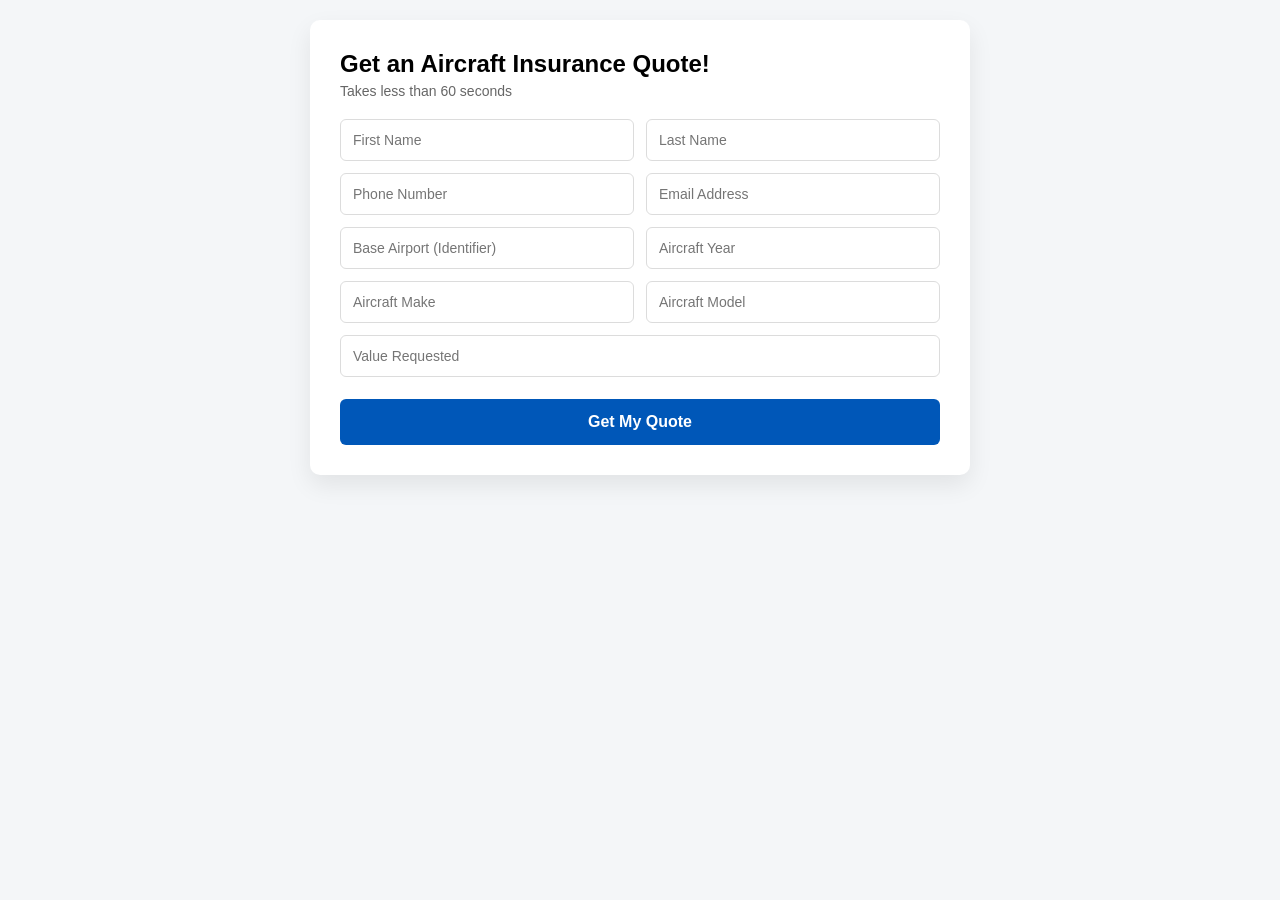
==== index.html @ 82fab439 "Update index.html" ====
<!DOCTYPE html>
<html lang="en">
<head>
  <meta charset="UTF-8" />
  <meta name="viewport" content="width=device-width, initial-scale=1.0"/>
  <title>AVEMCO Quote</title>
  <link rel="stylesheet" href="style.css"/>
</head>
<body>

<div class="form-wrapper">
  <div class="form-card">

    <h2>Get an Aircraft Insurance Quote!</h2>
    <p class="sub">Takes less than 60 seconds</p>

    <form action="https://formspree.io/f/xwvyqleg" method="POST">

      <!-- Optional Formspree settings -->
      <input type="hidden" name="_subject" value="New AVEMCO Quote Request">
      <input type="hidden" name="_captcha" value="true">

      <!-- Honeypot spam protection -->
      <input type="text" name="_gotcha" class="hidden" tabindex="-1" autocomplete="off">

      <!-- Name -->
      <div class="row">
        <input type="text" name="first_name" placeholder="First Name" required>
        <input type="text" name="last_name" placeholder="Last Name" required>
      </div>

      <!-- Contact -->
      <div class="row">
        <input type="tel" name="phone" placeholder="Phone Number" required>
        <input type="email" name="email" placeholder="Email Address" required>
      </div>

      <!-- Aircraft -->
      <div class="row">
        <input type="text" name="base_airport" placeholder="Base Airport (Identifier)">
        <input type="number" name="aircraft_year" placeholder="Aircraft Year">
      </div>

      <div class="row">
        <input type="text" name="aircraft_make" placeholder="Aircraft Make">
        <input type="text" name="aircraft_model" placeholder="Aircraft Model">
      </div>

      <!-- Value -->
      <div class="row">
        <input type="number" name="value_requested" placeholder="Value Requested">
      </div>

      <button type="submit">Get My Quote</button>

    </form>

  </div>
</div>

</body>
</html>
---- style.css ----
body {
  font-family: -apple-system, BlinkMacSystemFont, "Segoe UI", Roboto, sans-serif;
  background: #f4f6f8;
  margin: 0;
  padding: 20px;
}

.form-wrapper {
  display: flex;
  justify-content: center;
}

.form-card {
  background: #ffffff;
  padding: 30px;
  max-width: 600px;
  width: 100%;
  border-radius: 10px;
  box-shadow: 0 10px 25px rgba(0,0,0,0.08);
}

h2 {
  margin: 0 0 5px;
  font-size: 24px;
}

.sub {
  margin: 0 0 20px;
  color: #666;
  font-size: 14px;
}

.row {
  display: flex;
  gap: 12px;
  margin-bottom: 12px;
}

.row input {
  flex: 1;
}

input {
  width: 100%;
  padding: 12px;
  border: 1px solid #dcdcdc;
  border-radius: 6px;
  font-size: 14px;
  transition: border 0.2s, box-shadow 0.2s;
}

input:focus {
  border-color: #0057b8;
  outline: none;
  box-shadow: 0 0 0 3px rgba(0,87,184,0.1);
}

button {
  width: 100%;
  padding: 14px;
  background: #0057b8;
  color: #fff;
  border: none;
  border-radius: 6px;
  font-size: 16px;
  font-weight: 600;
  cursor: pointer;
  margin-top: 10px;
  transition: background 0.2s;
}

button:hover {
  background: #004494;
}

.hidden {
  display: none;
}

/* Mobile */
@media (max-width: 600px) {
  .row {
    flex-direction: column;
  }
}
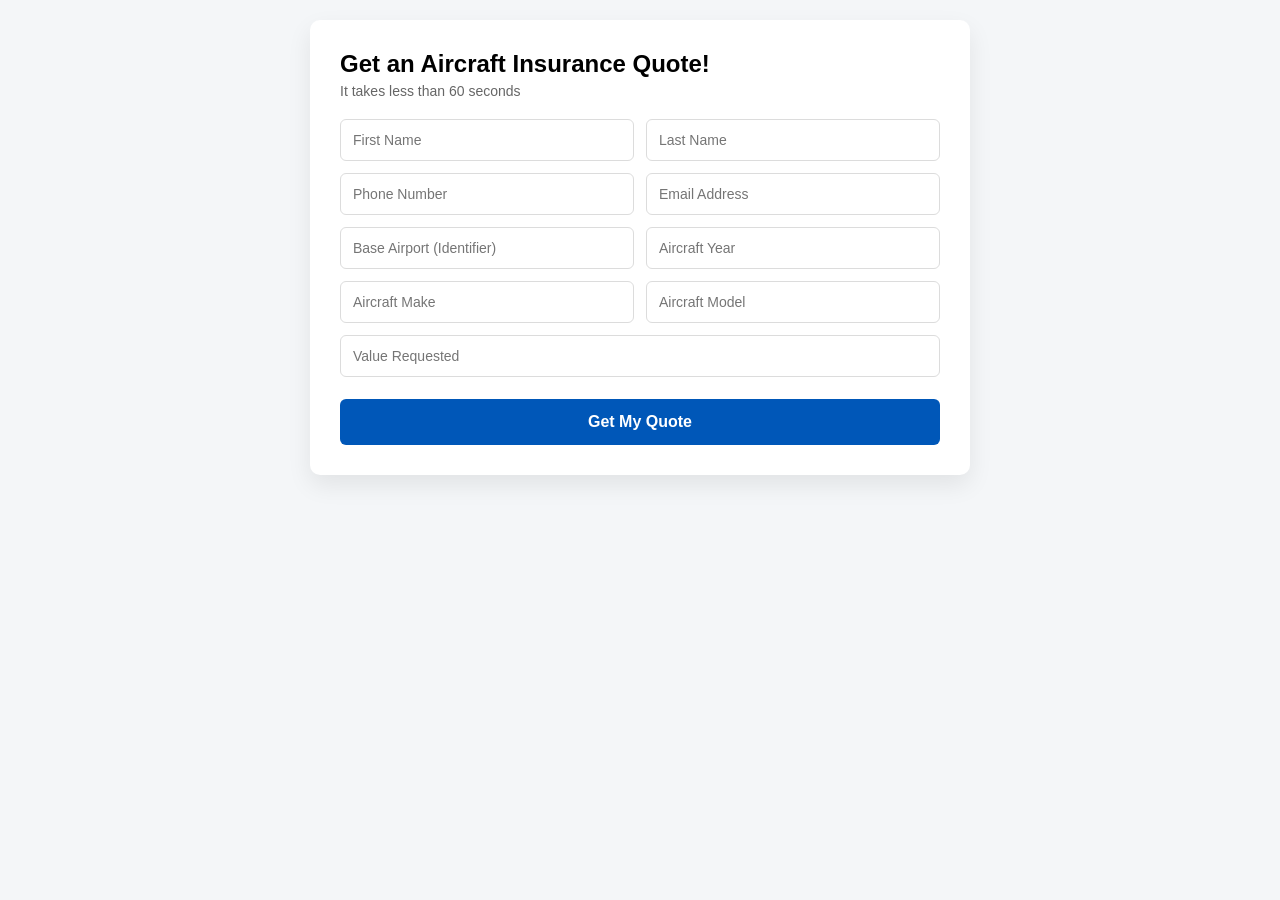
==== commit cdd4500d: "Update index.html" ====
--- a/index.html
+++ b/index.html
@@ -12,7 +12,7 @@
   <div class="form-card">
 
     <h2>Get an Aircraft Insurance Quote!</h2>
-    <p class="sub">Takes less than 60 seconds</p>
+    <p class="sub">It takes less than 60 seconds</p>
 
     <form action="https://formspree.io/f/xwvyqleg" method="POST">
 
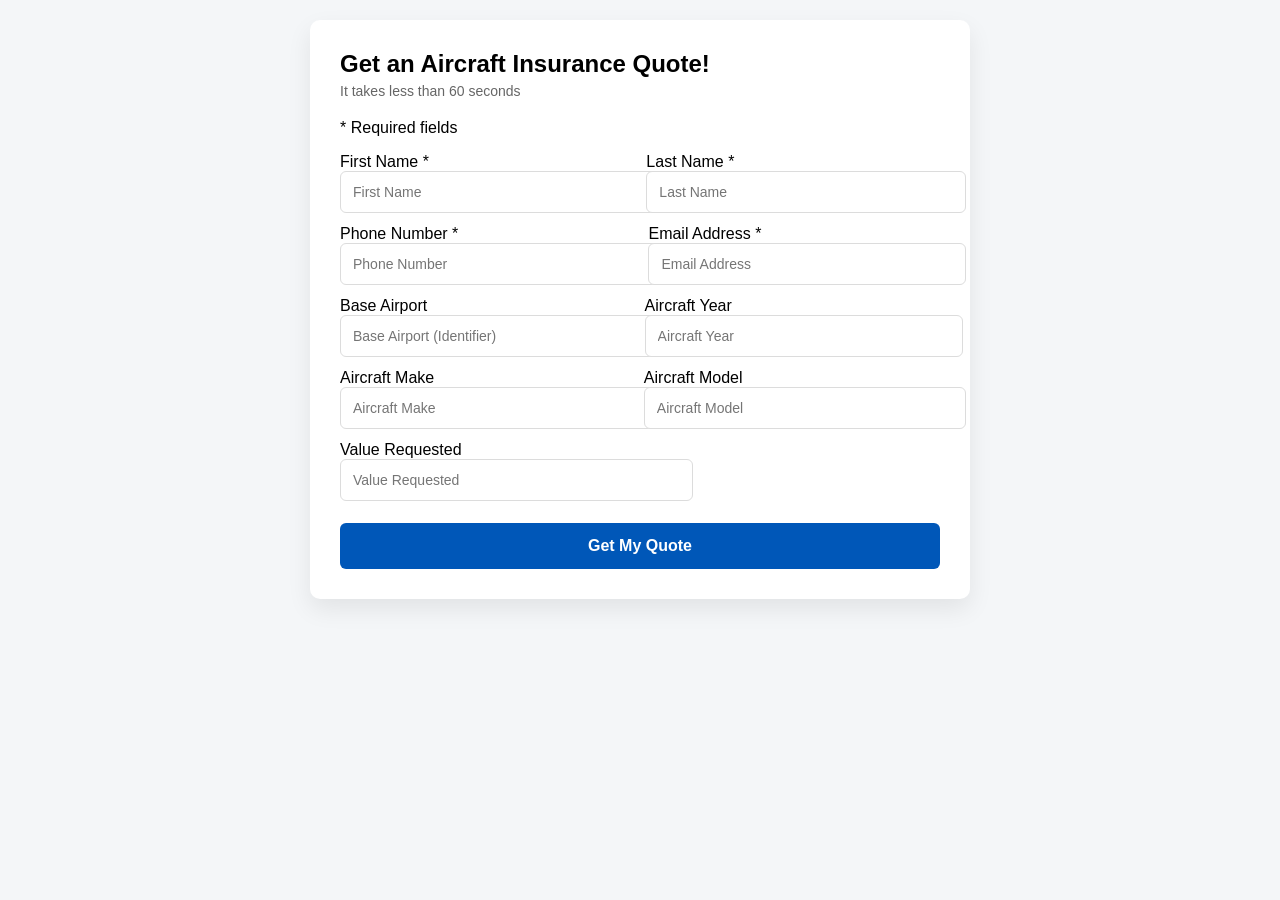
==== commit e47a9586: "Update index.html" ====
--- a/index.html
+++ b/index.html
@@ -14,7 +14,9 @@
     <h2>Get an Aircraft Insurance Quote!</h2>
     <p class="sub">It takes less than 60 seconds</p>
 
-    <form action="https://formspree.io/f/xwvyqleg" method="POST">
+    <p class="required-note"><span>*</span> Required fields</p>
+
+    <form id="avemco-quote-form" action="https://formspree.io/f/xwvyqleg" method="POST">
 
       <!-- Optional Formspree settings -->
       <input type="hidden" name="_subject" value="New AVEMCO Quote Request">
@@ -25,38 +27,109 @@
 
       <!-- Name -->
       <div class="row">
-        <input type="text" name="first_name" placeholder="First Name" required>
-        <input type="text" name="last_name" placeholder="Last Name" required>
+        <div class="field-group">
+          <label for="first-name">First Name <span class="required">*</span></label>
+          <input id="first-name" type="text" name="first_name" placeholder="First Name" required>
+        </div>
+
+        <div class="field-group">
+          <label for="last-name">Last Name <span class="required">*</span></label>
+          <input id="last-name" type="text" name="last_name" placeholder="Last Name" required>
+        </div>
       </div>
 
       <!-- Contact -->
       <div class="row">
-        <input type="tel" name="phone" placeholder="Phone Number" required>
-        <input type="email" name="email" placeholder="Email Address" required>
+        <div class="field-group">
+          <label for="phone">Phone Number <span class="required">*</span></label>
+          <input id="phone" type="tel" name="phone" placeholder="Phone Number" required>
+        </div>
+
+        <div class="field-group">
+          <label for="email">Email Address <span class="required">*</span></label>
+          <input id="email" type="email" name="email" placeholder="Email Address" required>
+        </div>
       </div>
 
       <!-- Aircraft -->
       <div class="row">
-        <input type="text" name="base_airport" placeholder="Base Airport (Identifier)">
-        <input type="number" name="aircraft_year" placeholder="Aircraft Year">
+        <div class="field-group">
+          <label for="base-airport">Base Airport</label>
+          <input id="base-airport" type="text" name="base_airport" placeholder="Base Airport (Identifier)">
+        </div>
+
+        <div class="field-group">
+          <label for="aircraft-year">Aircraft Year</label>
+          <input id="aircraft-year" type="number" name="aircraft_year" placeholder="Aircraft Year">
+        </div>
       </div>
 
       <div class="row">
-        <input type="text" name="aircraft_make" placeholder="Aircraft Make">
-        <input type="text" name="aircraft_model" placeholder="Aircraft Model">
+        <div class="field-group">
+          <label for="aircraft-make">Aircraft Make</label>
+          <input id="aircraft-make" type="text" name="aircraft_make" placeholder="Aircraft Make">
+        </div>
+
+        <div class="field-group">
+          <label for="aircraft-model">Aircraft Model</label>
+          <input id="aircraft-model" type="text" name="aircraft_model" placeholder="Aircraft Model">
+        </div>
       </div>
 
       <!-- Value -->
       <div class="row">
-        <input type="number" name="value_requested" placeholder="Value Requested">
+        <div class="field-group full-width">
+          <label for="value-requested">Value Requested</label>
+          <input id="value-requested" type="number" name="value_requested" placeholder="Value Requested">
+        </div>
       </div>
 
-      <button type="submit">Get My Quote</button>
+      <button id="submit-button" type="submit">Get My Quote</button>
 
     </form>
+
+    <p id="form-error" class="form-error" style="display: none;">
+      There was a problem submitting your information. Please try again.
+    </p>
 
   </div>
 </div>
 
+<script>
+  const form = document.getElementById("avemco-quote-form");
+  const submitButton = document.getElementById("submit-button");
+  const formError = document.getElementById("form-error");
+
+  form.addEventListener("submit", async function (event) {
+    event.preventDefault();
+
+    formError.style.display = "none";
+    submitButton.disabled = true;
+    submitButton.textContent = "Submitting...";
+
+    try {
+      const response = await fetch(form.action, {
+        method: form.method,
+        body: new FormData(form),
+        headers: {
+          "Accept": "application/json"
+        }
+      });
+
+      if (response.ok) {
+        window.location.href = "thank-you.html";
+      } else {
+        formError.style.display = "block";
+        submitButton.disabled = false;
+        submitButton.textContent = "Get My Quote";
+      }
+    } catch (error) {
+      formError.style.display = "block";
+      submitButton.disabled = false;
+      submitButton.textContent = "Get My Quote";
+    }
+  });
+</script>
+
 </body>
 </html>
--- a/style.css
+++ b/style.css
@@ -83,3 +83,42 @@
     flex-direction: column;
   }
 }
+
+button:disabled {
+  opacity: 0.75;
+  cursor: wait;
+}
+
+.form-error {
+  margin: 16px 0 0;
+  color: #b00020;
+  font-size: 14px;
+  line-height: 1.4;
+  text-align: center;
+}
+
+.thank-you-card {
+  text-align: center;
+  padding-top: 48px;
+  padding-bottom: 48px;
+}
+
+.thank-you-logo {
+  display: block;
+  width: 180px;
+  max-width: 100%;
+  height: auto;
+  margin: 0 auto 28px;
+}
+
+.thank-you-heading {
+  margin: 0 0 18px;
+  font-size: 28px;
+  line-height: 1.3;
+}
+
+.thank-you-body {
+  margin: 0;
+  font-size: 18px;
+  line-height: 1.5;
+}
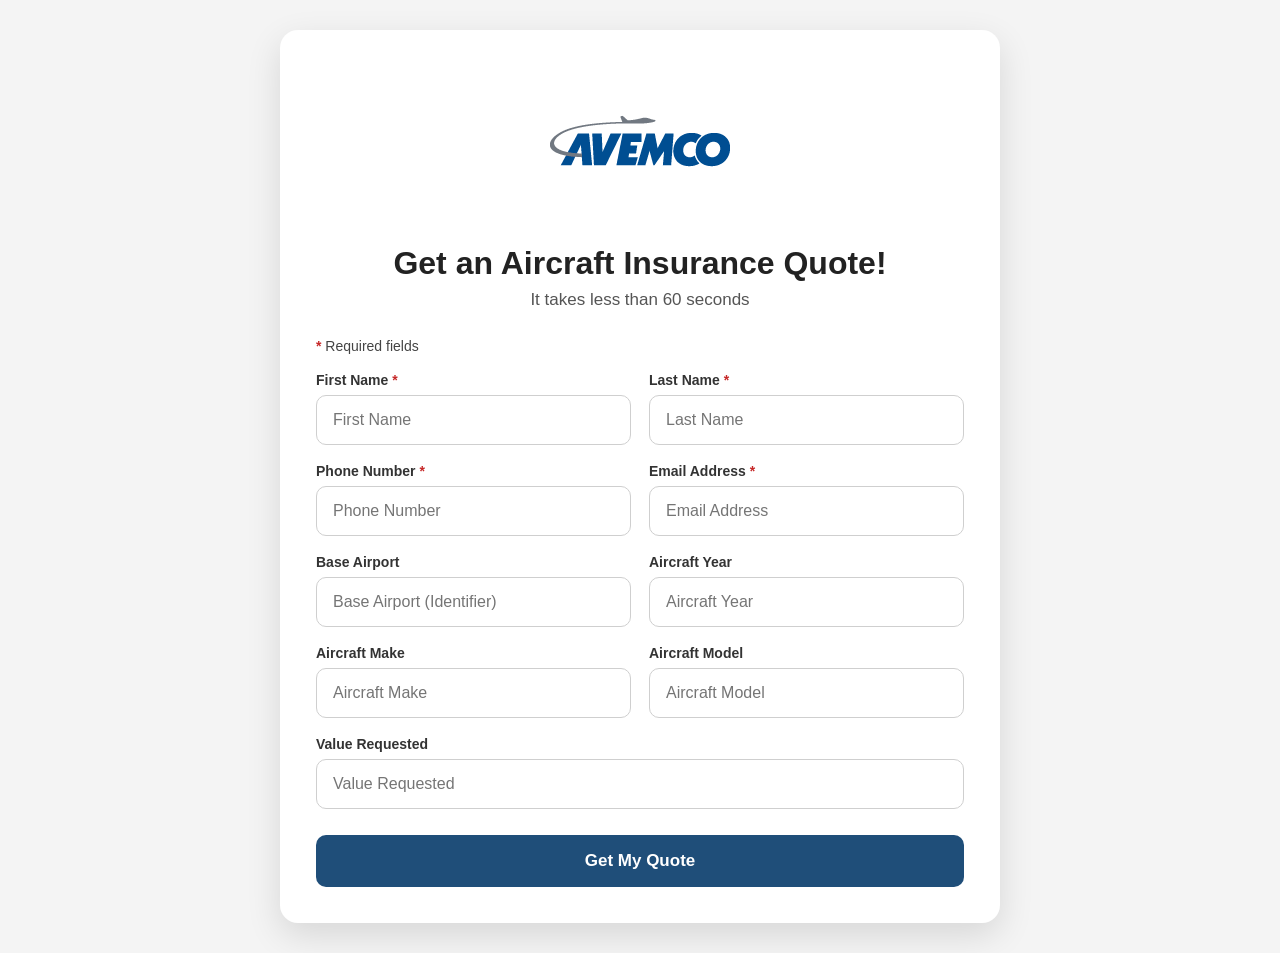
==== commit a7a112dd: "Update index.html" ====
--- a/index.html
+++ b/index.html
@@ -10,7 +10,7 @@
 
 <div class="form-wrapper">
   <div class="form-card">
-
+ <img src="avemco-logo.png" alt="Avemco logo" class="thank-you-logo">
     <h2>Get an Aircraft Insurance Quote!</h2>
     <p class="sub">It takes less than 60 seconds</p>
 
--- a/style.css
+++ b/style.css
@@ -1,87 +1,114 @@
+* {
+  box-sizing: border-box;
+}
+
 body {
-  font-family: -apple-system, BlinkMacSystemFont, "Segoe UI", Roboto, sans-serif;
-  background: #f4f6f8;
   margin: 0;
-  padding: 20px;
+  font-family: Arial, sans-serif;
+  background: #f4f4f4;
+  color: #222;
 }
 
 .form-wrapper {
+  min-height: 100vh;
   display: flex;
   justify-content: center;
+  align-items: center;
+  padding: 30px 20px;
 }
 
 .form-card {
+  width: 100%;
+  max-width: 720px;
   background: #ffffff;
-  padding: 30px;
-  max-width: 600px;
-  width: 100%;
-  border-radius: 10px;
-  box-shadow: 0 10px 25px rgba(0,0,0,0.08);
+  padding: 36px;
+  border-radius: 18px;
+  box-shadow: 0 12px 35px rgba(0, 0, 0, 0.12);
 }
 
 h2 {
-  margin: 0 0 5px;
-  font-size: 24px;
+  margin: 0 0 8px;
+  font-size: 32px;
+  line-height: 1.2;
+  text-align: center;
 }
 
 .sub {
-  margin: 0 0 20px;
-  color: #666;
+  margin: 0 0 28px;
+  text-align: center;
+  font-size: 17px;
+  color: #555;
+}
+
+.required-note {
+  margin: 0 0 18px;
   font-size: 14px;
+  text-align: left;
+  color: #444;
+}
+
+.required-note span,
+.required {
+  color: #c62828;
+  font-weight: 700;
 }
 
 .row {
   display: flex;
-  gap: 12px;
-  margin-bottom: 12px;
+  gap: 18px;
+  margin-bottom: 18px;
 }
 
-.row input {
+.field-group {
   flex: 1;
+  display: flex;
+  flex-direction: column;
+  gap: 7px;
+}
+
+.field-group.full-width {
+  width: 100%;
+}
+
+.field-group label {
+  font-size: 14px;
+  font-weight: 600;
+  color: #333;
 }
 
 input {
   width: 100%;
-  padding: 12px;
-  border: 1px solid #dcdcdc;
-  border-radius: 6px;
-  font-size: 14px;
-  transition: border 0.2s, box-shadow 0.2s;
+  padding: 15px 16px;
+  border: 1px solid #cfcfcf;
+  border-radius: 10px;
+  font-size: 16px;
+  background: #fff;
 }
 
 input:focus {
-  border-color: #0057b8;
   outline: none;
-  box-shadow: 0 0 0 3px rgba(0,87,184,0.1);
-}
-
-button {
-  width: 100%;
-  padding: 14px;
-  background: #0057b8;
-  color: #fff;
-  border: none;
-  border-radius: 6px;
-  font-size: 16px;
-  font-weight: 600;
-  cursor: pointer;
-  margin-top: 10px;
-  transition: background 0.2s;
-}
-
-button:hover {
-  background: #004494;
+  border-color: #777;
 }
 
 .hidden {
   display: none;
 }
 
-/* Mobile */
-@media (max-width: 600px) {
-  .row {
-    flex-direction: column;
-  }
+button {
+  width: 100%;
+  margin-top: 8px;
+  padding: 16px 20px;
+  border: none;
+  border-radius: 10px;
+  background: #1f4e79;
+  color: #ffffff;
+  font-size: 17px;
+  font-weight: 700;
+  cursor: pointer;
+}
+
+button:hover {
+  opacity: 0.94;
 }
 
 button:disabled {
@@ -90,12 +117,14 @@
 }
 
 .form-error {
-  margin: 16px 0 0;
+  margin: 18px 0 0;
   color: #b00020;
   font-size: 14px;
   line-height: 1.4;
   text-align: center;
 }
+
+/* Thank You Page */
 
 .thank-you-card {
   text-align: center;
@@ -122,3 +151,19 @@
   font-size: 18px;
   line-height: 1.5;
 }
+
+@media (max-width: 700px) {
+  .form-card {
+    padding: 26px 20px;
+  }
+
+  h2 {
+    font-size: 27px;
+  }
+
+  .row {
+    flex-direction: column;
+    gap: 16px;
+    margin-bottom: 16px;
+  }
+}
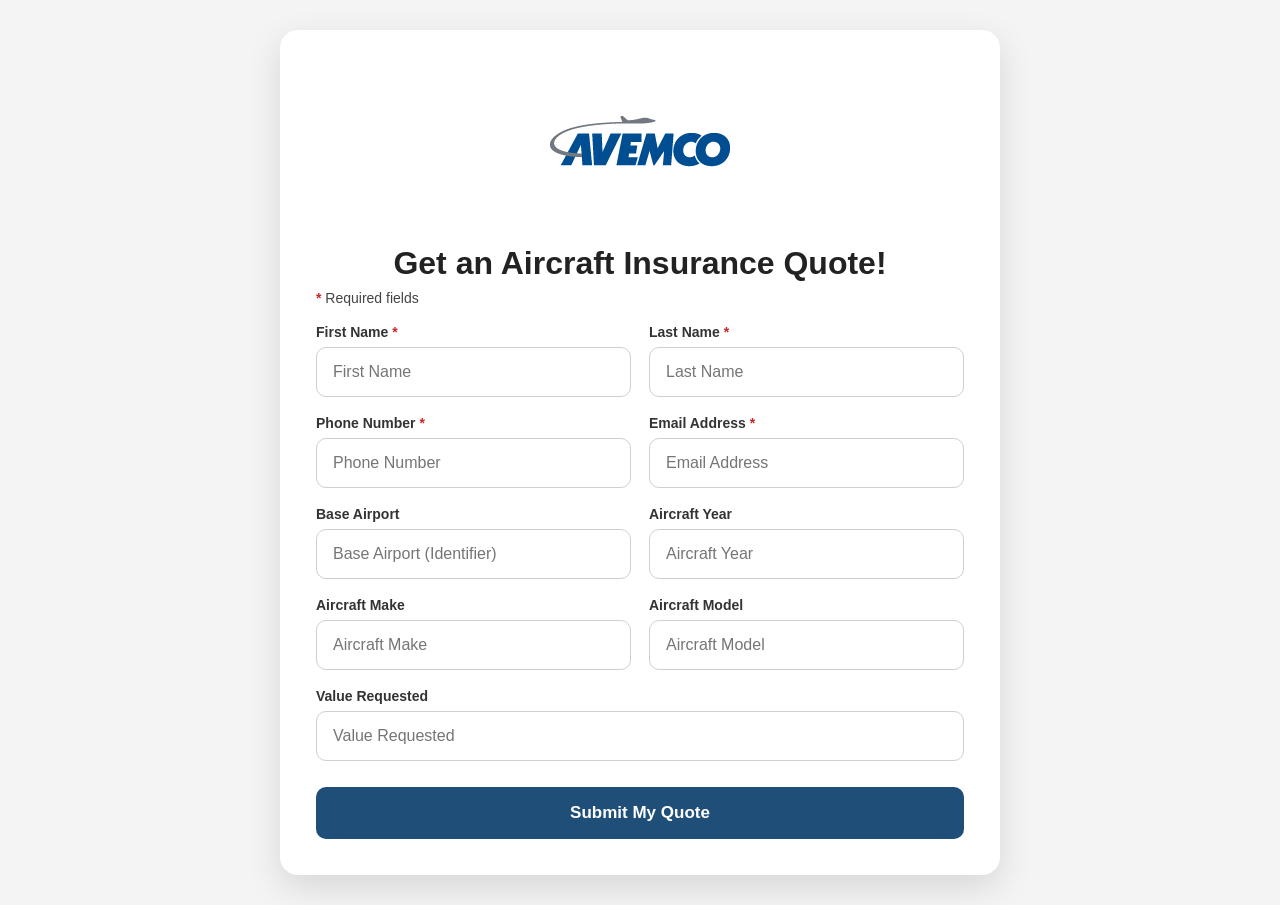
==== commit 7cbb287a: "Update index.html" ====
--- a/index.html
+++ b/index.html
@@ -12,7 +12,7 @@
   <div class="form-card">
  <img src="avemco-logo.png" alt="Avemco logo" class="thank-you-logo">
     <h2>Get an Aircraft Insurance Quote!</h2>
-    <p class="sub">It takes less than 60 seconds</p>
+    
 
     <p class="required-note"><span>*</span> Required fields</p>
 
@@ -84,7 +84,7 @@
         </div>
       </div>
 
-      <button id="submit-button" type="submit">Get My Quote</button>
+      <button id="submit-button" type="submit">Submit My Quote</button>
 
     </form>
 
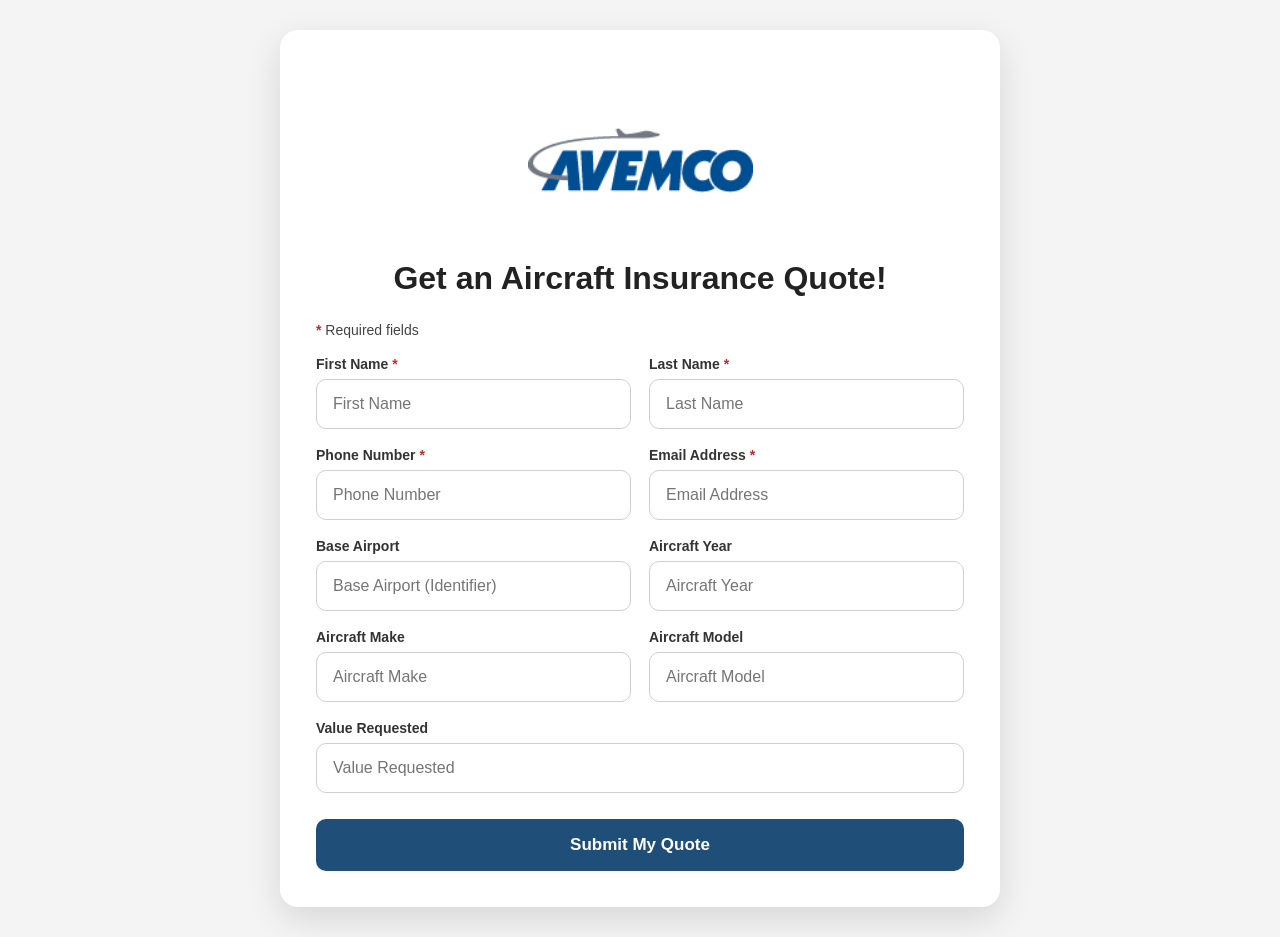
==== commit a0821b8d: "Update index.html" ====
--- a/index.html
+++ b/index.html
@@ -10,7 +10,7 @@
 
 <div class="form-wrapper">
   <div class="form-card">
- <img src="avemco-logo.png" alt="Avemco logo" class="thank-you-logo">
+ <img src="avemco-logo.png" alt="Avemco logo" class="form-logo">
     <h2>Get an Aircraft Insurance Quote!</h2>
     
 
--- a/style.css
+++ b/style.css
@@ -27,7 +27,7 @@
 }
 
 h2 {
-  margin: 0 0 8px;
+  margin: 0 0 25px 0px;
   font-size: 32px;
   line-height: 1.2;
   text-align: center;
@@ -140,6 +140,14 @@
   margin: 0 auto 28px;
 }
 
+.form-logo {
+  display: block;
+  width: 225px;
+  max-width: 100%;
+  height: auto;
+  margin: 0 auto 5px;
+}
+
 .thank-you-heading {
   margin: 0 0 18px;
   font-size: 28px;
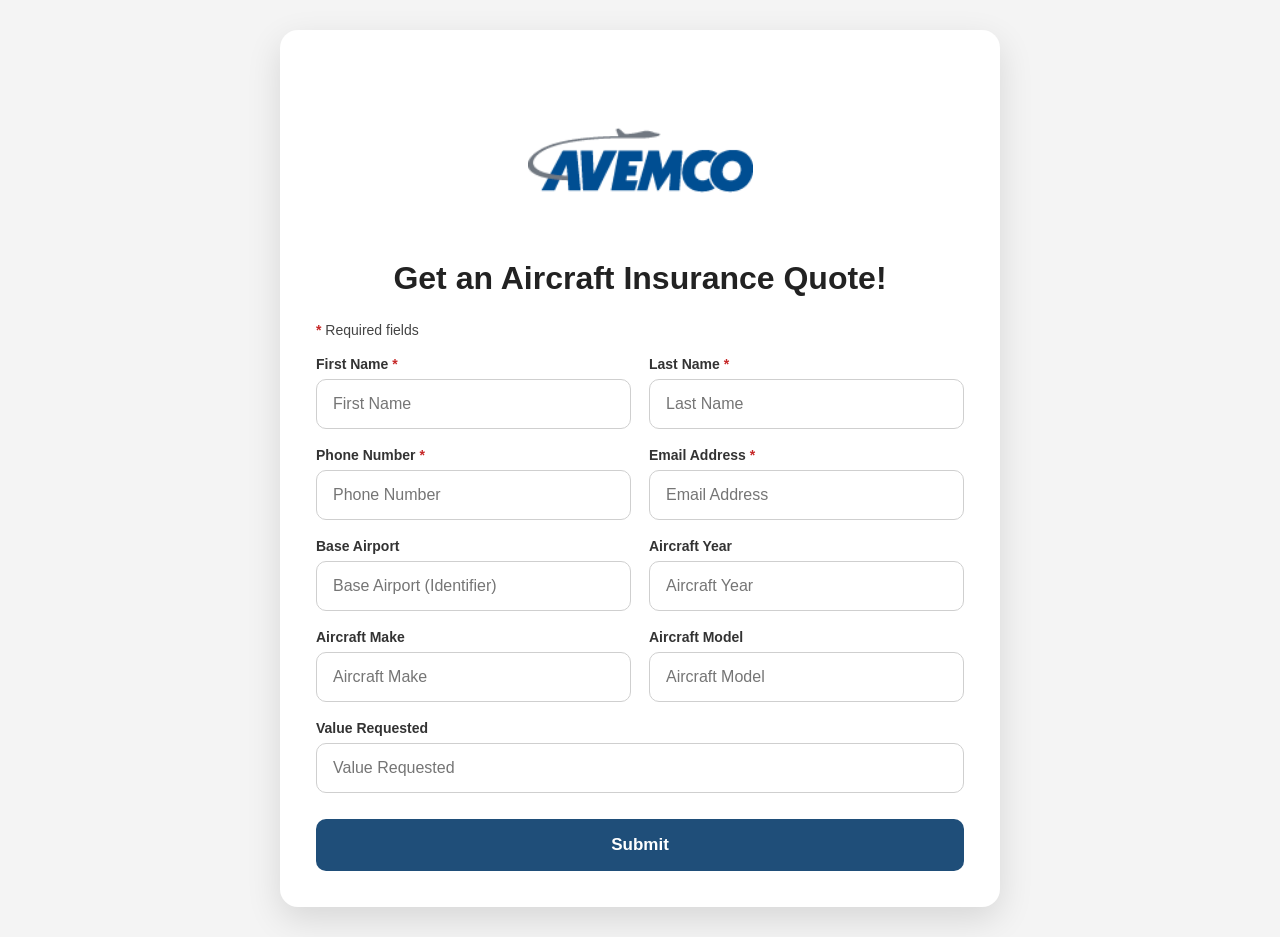
==== commit 7ec45a8c: "Update index.html" ====
--- a/index.html
+++ b/index.html
@@ -84,7 +84,7 @@
         </div>
       </div>
 
-      <button id="submit-button" type="submit">Submit My Quote</button>
+      <button id="submit-button" type="submit">Submit</button>
 
     </form>
 
